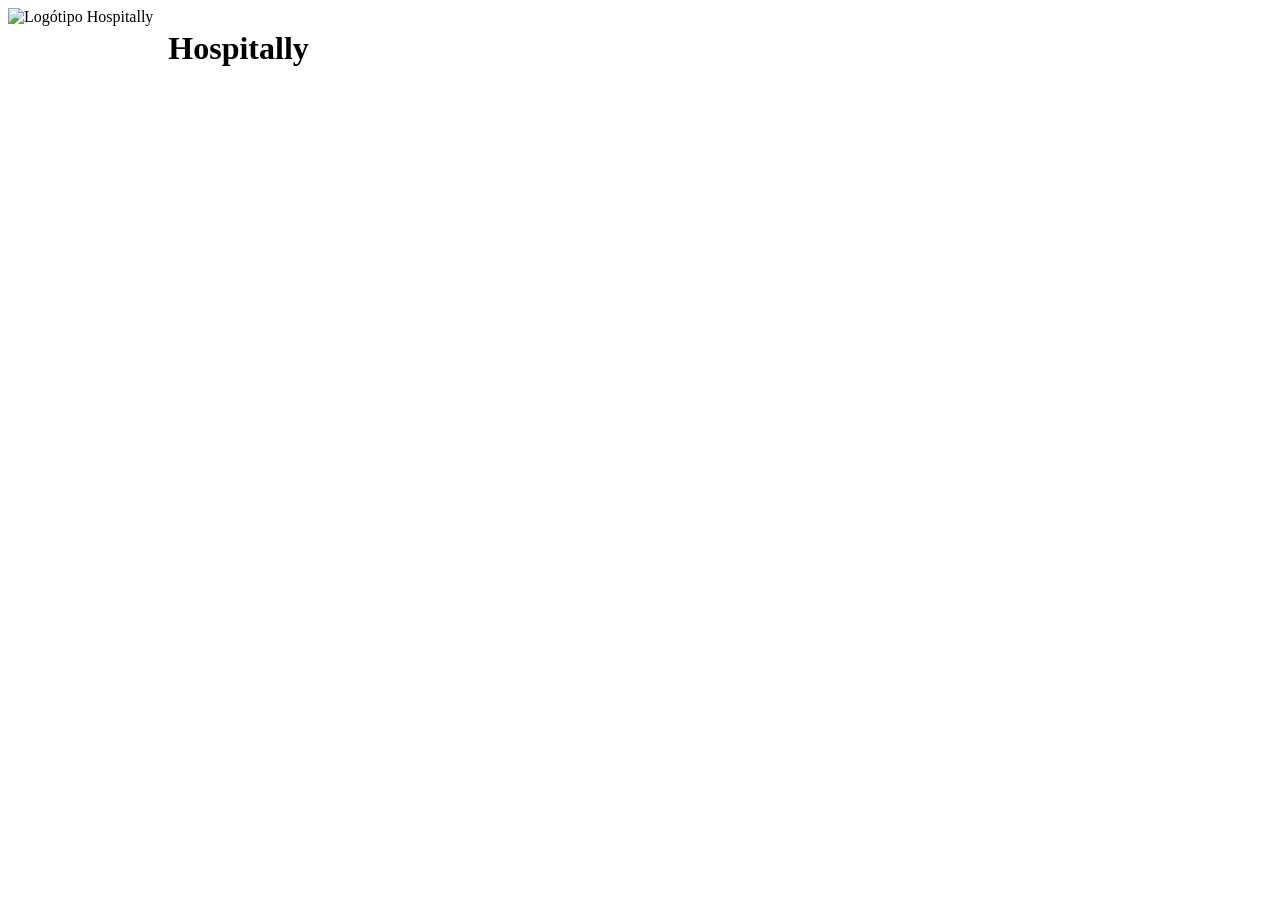
==== public/index.html @ b75e3c09 "adicionar estrutura base e links do menu no index.html" ====
<!DOCTYPE html>
<html lang="pt">
<head>
    <meta charset="UTF-8">
    <meta name="viewport" content="width=device-width, initial-scale=1.0">
    <title>Hospitally - Início</title>
    
    <link rel="icon" type="image/png" href="../assets/img/coracao.png">
    <link rel="stylesheet" href="../assets/css/estilos.css">
</head>
<body>

    <header>
        <div style="display: flex; align-items: center; gap: 15px;">
            <img src="../assets/img/logotipo_hospital.png" alt="Logótipo Hospitally" style="height: 80px; width: auto;">
            <h1>Hospitally</h1>
        </div>
    </header>

    <nav>
    </nav>

    <main>
        </main>

</body>
</html>
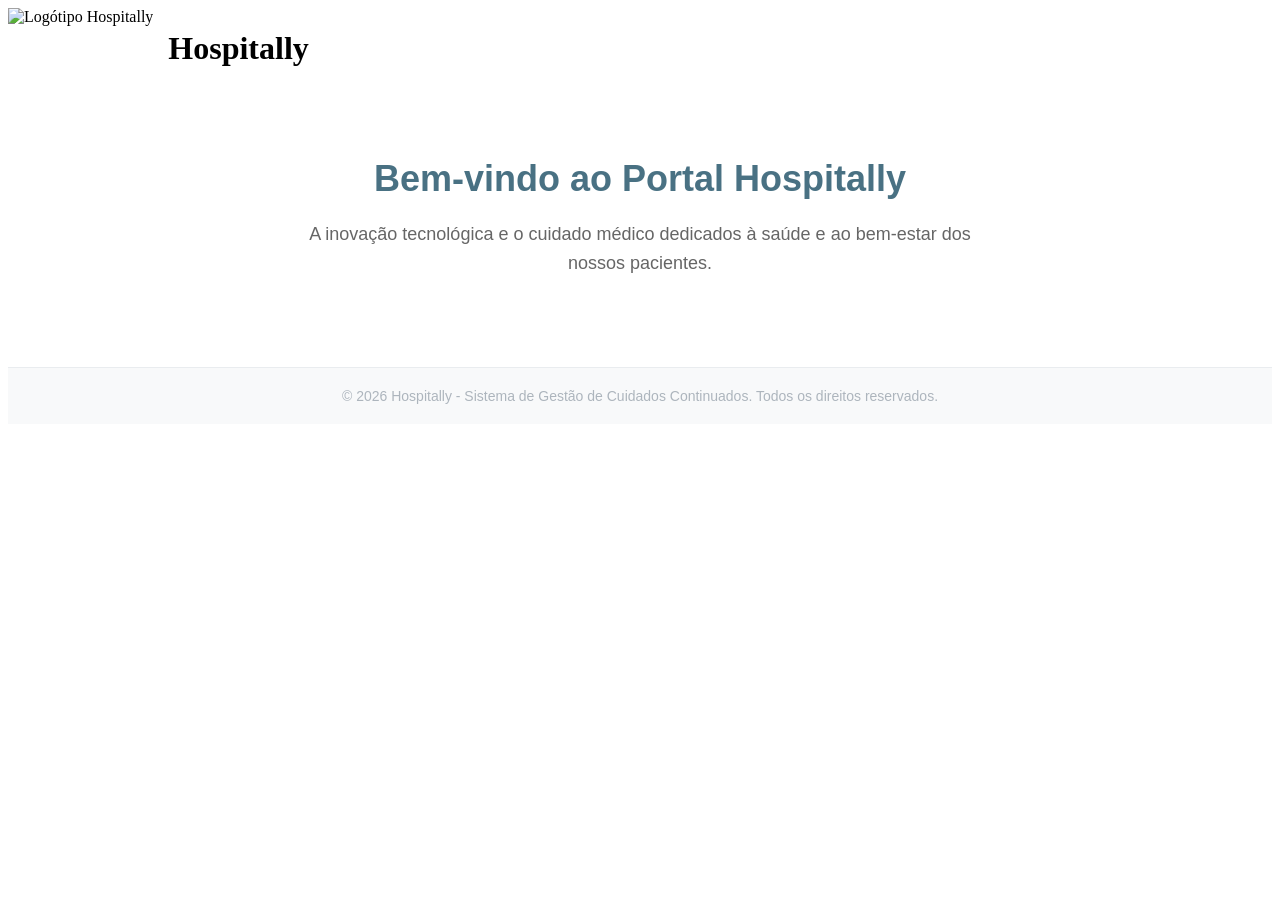
==== commit f1c56f83: "Adicionar rodape no index.html" ====
--- a/public/index.html
+++ b/public/index.html
@@ -20,8 +20,21 @@
     <nav>
     </nav>
 
-    <main>
-        </main>
+    <main style="padding: 40px; font-family: sans-serif; max-width: 1000px; margin: 0 auto; text-align: center;">
+        
+        <div>
+            <h2 style="color: #497183; font-size: 36px; margin-bottom: 20px;">Bem-vindo ao Portal Hospitally</h2>
+            <p style="color: #666666; font-size: 18px; max-width: 700px; margin: 0 auto; line-height: 1.6;">
+                A inovação tecnológica e o cuidado médico dedicados à saúde e ao bem-estar dos nossos pacientes.
+            </p>
+        </div>
+
+    </main>
+    <footer style="background-color: #f8f9fa; border-top: 1px solid #e9ecef; padding: 20px; text-align: center; margin-top: 50px;">
+        <p style="color: #adb5bd; font-size: 14px; margin: 0; font-family: sans-serif;">
+            &copy; 2026 Hospitally - Sistema de Gestão de Cuidados Continuados. Todos os direitos reservados.
+        </p>
+    </footer>
 
 </body>
 </html>
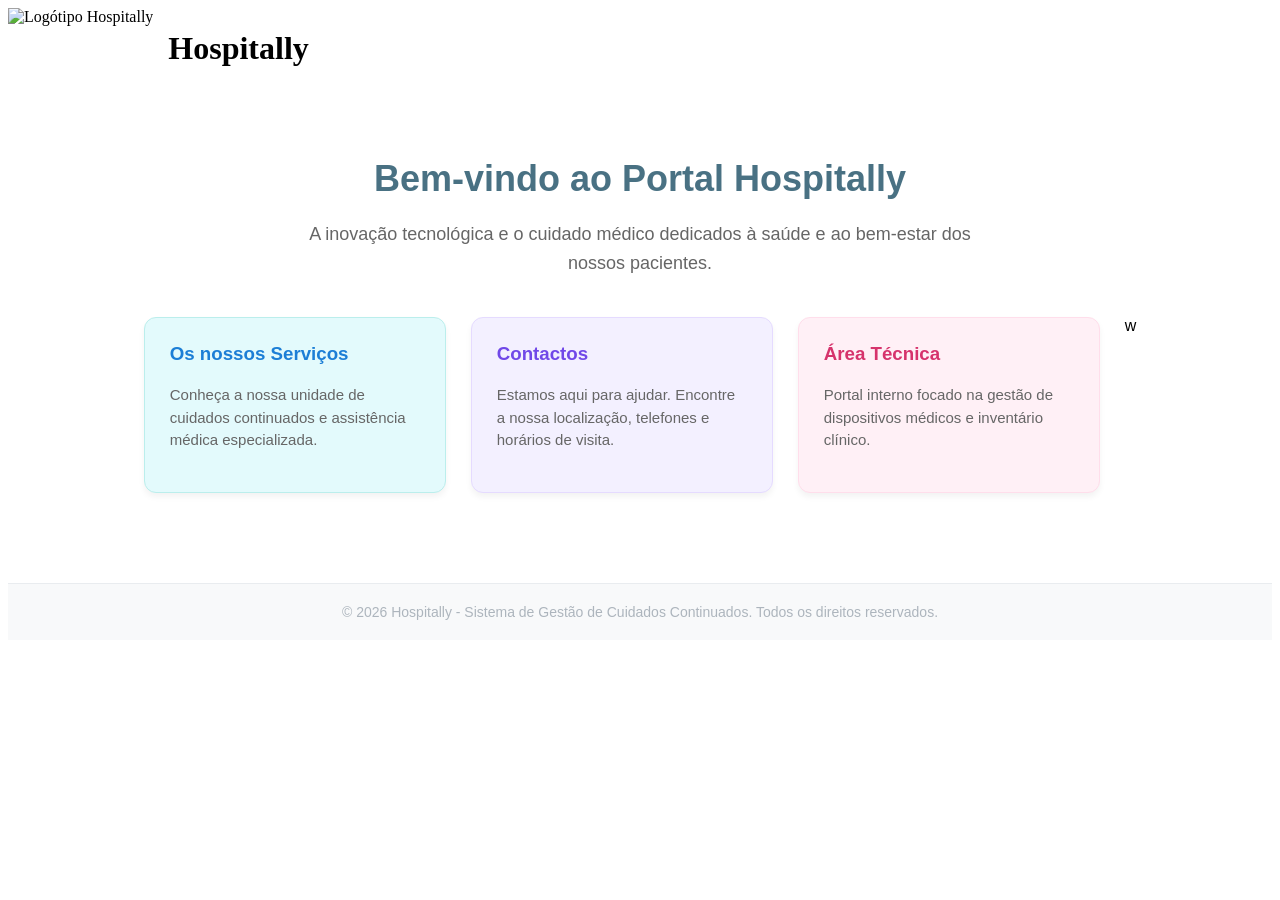
==== commit 5efd582b: "Implementação das caixas de destaque no conteúdo principal" ====
--- a/public/index.html
+++ b/public/index.html
@@ -28,6 +28,25 @@
                 A inovação tecnológica e o cuidado médico dedicados à saúde e ao bem-estar dos nossos pacientes.
             </p>
         </div>
+        
+        <div style="display: flex; justify-content: center; gap: 25px; margin-top: 40px; flex-wrap: wrap;">
+            
+            <div style="background-color: #e3fafc; border: 1px solid #bbeeec; padding: 25px; border-radius: 12px; width: 250px; text-align: left; box-shadow: 0 4px 6px rgba(0,0,0,0.05);">
+                <h3 style="color: #1c7ed6; margin-top: 0;">Os nossos Serviços</h3>
+                <p style="color: #666; font-size: 15px; line-height: 1.5;">Conheça a nossa unidade de cuidados continuados e assistência médica especializada.</p>
+            </div>
+
+            <div style="background-color: #f3f0ff; border: 1px solid #e5dbff; padding: 25px; border-radius: 12px; width: 250px; text-align: left; box-shadow: 0 4px 6px rgba(0,0,0,0.05);">
+                <h3 style="color: #7048e8; margin-top: 0;">Contactos</h3>
+                <p style="color: #666; font-size: 15px; line-height: 1.5;">Estamos aqui para ajudar. Encontre a nossa localização, telefones e horários de visita.</p>
+            </div>
+
+            <div style="background-color: #fff0f6; border: 1px solid #ffdeeb; padding: 25px; border-radius: 12px; width: 250px; text-align: left; box-shadow: 0 4px 6px rgba(0,0,0,0.05);">
+                <h3 style="color: #d6336c; margin-top: 0;">Área Técnica</h3>
+                <p style="color: #666; font-size: 15px; line-height: 1.5;">Portal interno focado na gestão de dispositivos médicos e inventário clínico.</p>
+            </div>
+w
+        </div>
 
     </main>
     <footer style="background-color: #f8f9fa; border-top: 1px solid #e9ecef; padding: 20px; text-align: center; margin-top: 50px;">
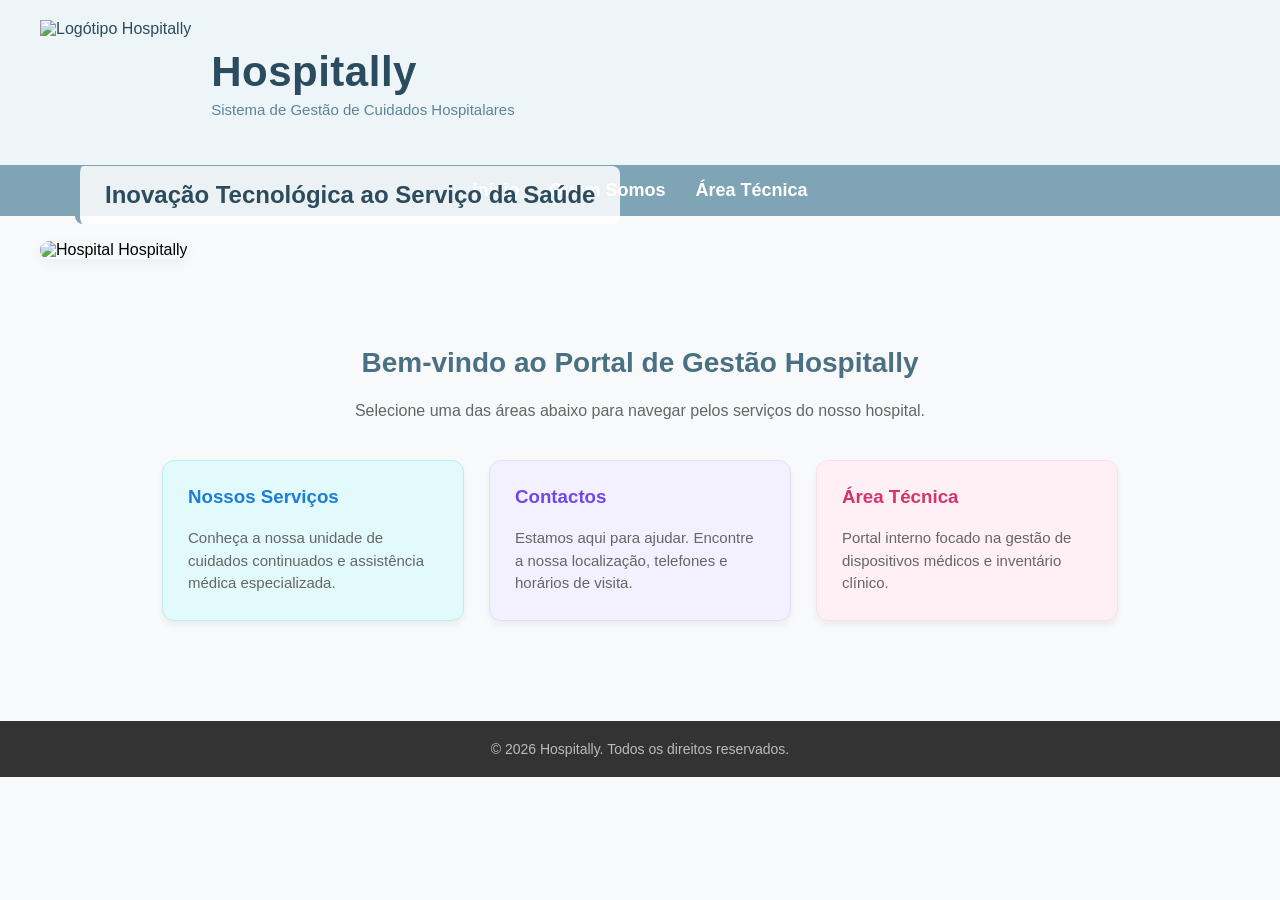
==== commit 7866bb60: "Adição de banner de imagem em destaque na página inicial" ====
--- a/public/index.html
+++ b/public/index.html
@@ -4,55 +4,58 @@
     <meta charset="UTF-8">
     <meta name="viewport" content="width=device-width, initial-scale=1.0">
     <title>Hospitally - Início</title>
-    
     <link rel="icon" type="image/png" href="../assets/img/coracao.png">
     <link rel="stylesheet" href="../assets/css/estilos.css">
 </head>
 <body>
 
-    <header>
-        <div style="display: flex; align-items: center; gap: 15px;">
-            <img src="../assets/img/logotipo_hospital.png" alt="Logótipo Hospitally" style="height: 80px; width: auto;">
+    <header class="topo-site">
+        <img src="../assets/img/logotipo_hospital.png" alt="Logótipo Hospitally" class="logo-hospital">
+        <div class="topo-site-texto">
             <h1>Hospitally</h1>
+            <p>Sistema de Gestão de Cuidados Hospitalares</p>
         </div>
     </header>
 
-    <nav>
+    <nav class="menu-site">
+        <ul>
+            <li><a href="index.html">Início</a></li>
+            <li><a href="quemsomos.html">Quem Somos</a></li>
+            <li><a href="../private/dashboard.html">Área Técnica</a></li>
+        </ul>
     </nav>
 
-    <main style="padding: 40px; font-family: sans-serif; max-width: 1000px; margin: 0 auto; text-align: center;">
-        
-        <div>
-            <h2 style="color: #497183; font-size: 36px; margin-bottom: 20px;">Bem-vindo ao Portal Hospitally</h2>
-            <p style="color: #666666; font-size: 18px; max-width: 700px; margin: 0 auto; line-height: 1.6;">
-                A inovação tecnológica e o cuidado médico dedicados à saúde e ao bem-estar dos nossos pacientes.
-            </p>
+    <div class="banner-container">
+        <img src="../assets/img/banner.png" alt="Hospital Hospitally" class="banner-imagem">
+        <div class="banner-texto">
+            <h2>Inovação Tecnológica ao Serviço da Saúde</h2>
         </div>
-        
-        <div style="display: flex; justify-content: center; gap: 25px; margin-top: 40px; flex-wrap: wrap;">
-            
-            <div style="background-color: #e3fafc; border: 1px solid #bbeeec; padding: 25px; border-radius: 12px; width: 250px; text-align: left; box-shadow: 0 4px 6px rgba(0,0,0,0.05);">
-                <h3 style="color: #1c7ed6; margin-top: 0;">Os nossos Serviços</h3>
-                <p style="color: #666; font-size: 15px; line-height: 1.5;">Conheça a nossa unidade de cuidados continuados e assistência médica especializada.</p>
+    </div>
+
+    <main class="conteudo-principal">
+        <h2>Bem-vindo ao Portal de Gestão Hospitally</h2>
+        <p>Selecione uma das áreas abaixo para navegar pelos serviços do nosso hospital.</p>
+
+        <div class="caixas-container">
+            <div class="caixa-pastel caixa-servicos">
+                <h3>Nossos Serviços</h3>
+                <p>Conheça a nossa unidade de cuidados continuados e assistência médica especializada.</p>
             </div>
 
-            <div style="background-color: #f3f0ff; border: 1px solid #e5dbff; padding: 25px; border-radius: 12px; width: 250px; text-align: left; box-shadow: 0 4px 6px rgba(0,0,0,0.05);">
-                <h3 style="color: #7048e8; margin-top: 0;">Contactos</h3>
-                <p style="color: #666; font-size: 15px; line-height: 1.5;">Estamos aqui para ajudar. Encontre a nossa localização, telefones e horários de visita.</p>
+            <div class="caixa-pastel caixa-contactos">
+                <h3>Contactos</h3>
+                <p>Estamos aqui para ajudar. Encontre a nossa localização, telefones e horários de visita.</p>
             </div>
 
-            <div style="background-color: #fff0f6; border: 1px solid #ffdeeb; padding: 25px; border-radius: 12px; width: 250px; text-align: left; box-shadow: 0 4px 6px rgba(0,0,0,0.05);">
-                <h3 style="color: #d6336c; margin-top: 0;">Área Técnica</h3>
-                <p style="color: #666; font-size: 15px; line-height: 1.5;">Portal interno focado na gestão de dispositivos médicos e inventário clínico.</p>
+            <div class="caixa-pastel caixa-tecnica">
+                <h3>Área Técnica</h3>
+                <p>Portal interno focado na gestão de dispositivos médicos e inventário clínico.</p>
             </div>
-w
         </div>
+    </main>
 
-    </main>
-    <footer style="background-color: #f8f9fa; border-top: 1px solid #e9ecef; padding: 20px; text-align: center; margin-top: 50px;">
-        <p style="color: #adb5bd; font-size: 14px; margin: 0; font-family: sans-serif;">
-            &copy; 2026 Hospitally - Sistema de Gestão de Cuidados Continuados. Todos os direitos reservados.
-        </p>
+    <footer class="rodape-site">
+        <p>&copy; 2026 Hospitally. Todos os direitos reservados.</p>
     </footer>
 
 </body>
--- a/assets/css/estilos.css
+++ b/assets/css/estilos.css
@@ -0,0 +1,200 @@
+/* estilos.css */
+
+/* Estilos Gerais */
+body {
+    margin: 0;
+    padding: 0;
+    background-color: #f8f9fa;
+    font-family: sans-serif;
+}
+
+/* Cabeçalho com fundo Azul Pastel Claro */
+.topo-site {
+    background-color: #eef5f8; /* Azul pastel bem clarinho */
+    color: #2b4c5e;            /* Cor do texto principal */
+    padding: 20px 40px;
+    display: flex;
+    align-items: center;
+    gap: 20px;
+}
+
+.logo-hospital {
+    height: 125px;
+    width: auto;
+}
+
+.topo-site-texto h1 {
+    margin: 0;
+    font-size: 42px;           /* Aumentei ligeiramente para impor mais respeito */
+    letter-spacing: 0.5px;
+    color: #2b4c5e;            /* Título escuro para contrastar com o fundo claro */
+    font-family: 'Arial Black', 'Impact', sans-serif; /* Fonte super BOLD */
+    font-weight: 900;          /* Força máxima do negrito */
+}
+
+.topo-site-texto p {
+    margin: 5px 0 0 0;
+    font-size: 15px;
+    color: #5c8599;            /* Subtítulo em azul médio */
+}
+
+/* Menu de Navegação - Azul Médio Pastel Suave */
+.menu-site {
+    background-color: #7fa4b6; /* Azul médio pastel mais suave */
+    padding: 15px;
+    text-align: center;
+}
+
+.menu-site ul {
+    list-style-type: none;
+    margin: 0;
+    padding: 0;
+    display: flex;
+    justify-content: center;
+    gap: 30px;
+}
+
+.menu-site a {
+    color: white;
+    text-decoration: none;
+    font-size: 18px;
+    font-weight: bold;
+}
+
+/* Conteúdo Principal (Início) */
+.conteudo-principal {
+    padding: 40px;
+    text-align: center;
+}
+
+.conteudo-principal h2 {
+    color: #497183;
+    font-size: 28px;
+}
+
+.conteudo-principal p {
+    color: #666666;
+    font-size: 16px;
+    margin-bottom: 40px;
+}
+
+/* Contentor das Caixas */
+.caixas-container {
+    display: flex;
+    justify-content: center;
+    gap: 25px;
+    flex-wrap: wrap;
+}
+
+/* Estilo Base das Caixas */
+.caixa-pastel {
+    padding: 25px;
+    border-radius: 12px;
+    width: 250px;
+    text-align: left;
+    box-shadow: 0 4px 6px rgba(0,0,0,0.05);
+}
+
+.caixa-pastel h3 {
+    margin-top: 0;
+}
+
+.caixa-pastel p {
+    color: #666;
+    font-size: 15px;
+    line-height: 1.5;
+    margin-bottom: 0;
+}
+
+/* Cores específicas de cada caixa */
+.caixa-servicos { background-color: #e3fafc; border: 1px solid #bbeeec; }
+.caixa-servicos h3 { color: #1c7ed6; }
+
+.caixa-contactos { background-color: #f3f0ff; border: 1px solid #e5dbff; }
+.caixa-contactos h3 { color: #7048e8; }
+
+.caixa-tecnica { background-color: #fff0f6; border: 1px solid #ffdeeb; }
+.caixa-tecnica h3 { color: #d6336c; }
+
+/* Estilos específicos para a página Quem Somos */
+.conteudo-quemsomos {
+    padding: 60px 20px;
+    max-width: 800px;
+    margin: 0 auto;
+    text-align: center;
+}
+
+.conteudo-quemsomos h2 {
+    color: #497183;
+    font-size: 36px;
+    margin-bottom: 20px;
+}
+
+.conteudo-quemsomos h3 {
+    color: #497183;
+    font-size: 24px;
+    margin-top: 40px;
+    margin-bottom: 15px;
+}
+
+.conteudo-quemsomos p {
+    color: #333333;
+    font-size: 18px;
+    line-height: 1.6;
+    margin-bottom: 30px;
+}
+
+.conteudo-quemsomos .texto-missao {
+    color: #666666;
+    font-size: 16px;
+    max-width: 600px;
+    margin: 0 auto;
+}
+
+/* Rodapé */
+.rodape-site {
+    background-color: #333333;
+    color: #bbbbbb;
+    text-align: center;
+    padding: 20px;
+    font-size: 14px;
+    margin-top: 60px;
+}
+
+.rodape-site p {
+    margin: 0;
+}
+
+/* Banner de Imagem Central */
+.banner-container {
+    position: relative;
+    max-width: 1200px;     /* Alinha o tamanho com a largura ideal do site */
+    margin: 25px auto;     /* Centra o banner e dá espaço do menu */
+    padding: 0 40px;       /* Mantém as margens laterais alinhadas com o cabeçalho */
+}
+
+.banner-imagem {
+    width: 100%;
+    height: 380px;         /* Altura ideal para não tapar o ecrã todo */
+    object-fit: cover;     /* Ajusta a imagem inteligentemente sem a distorcer */
+    border-radius: 12px;   /* Cantos arredondados iguais aos das tuas caixas pastel */
+    box-shadow: 0 4px 12px rgba(0, 0, 0, 0.05); /* Sombra super suave */
+}
+
+/* Caixa de texto por cima da imagem */
+.banner-texto {
+    position: absolute;
+    bottom: 35px;
+    left: 75px;
+    background-color: rgba(255, 255, 255, 0.85); /* Fundo branco meio transparente */
+    padding: 15px 25px;
+    border-radius: 8px;
+    border-left: 5px solid #7fa4b6; /* Linha de detalhe com o azul do menu */
+}
+
+.banner-texto h2 {
+    margin: 0;
+    color: #2b4c5e;        /* Azul escuro igual ao título principal */
+    font-size: 24px;
+    font-family: sans-serif;
+}
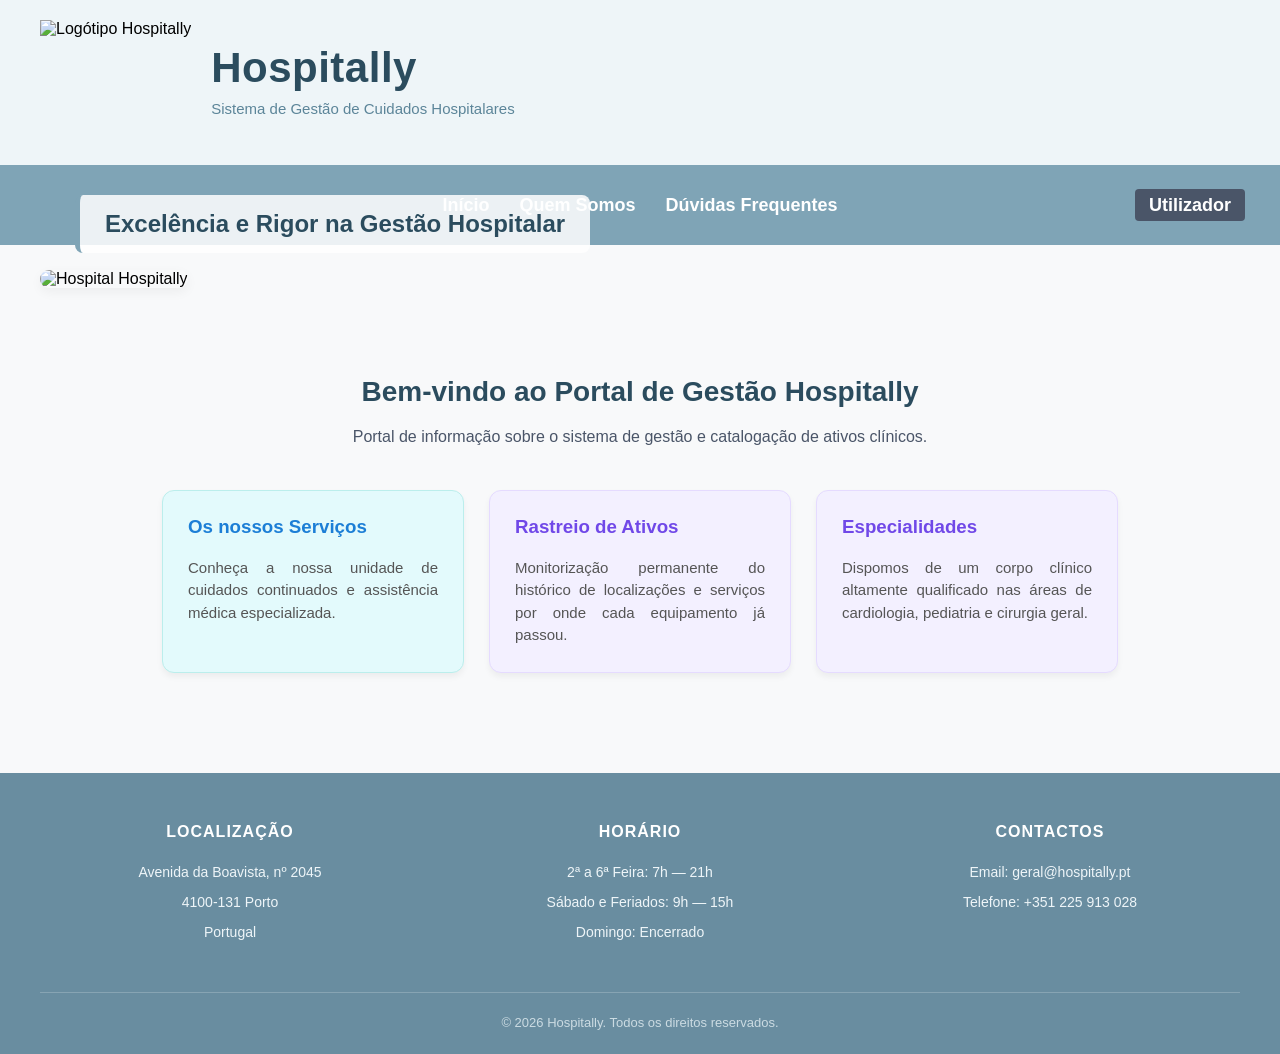
==== commit 5545eafc: "Adicionar botão de utilizador na barra de navegação"" ====
--- a/public/index.html
+++ b/public/index.html
@@ -21,41 +21,66 @@
         <ul>
             <li><a href="index.html">Início</a></li>
             <li><a href="quemsomos.html">Quem Somos</a></li>
-            <li><a href="../private/dashboard.html">Área Técnica</a></li>
+            <li><a href="faq.html">Dúvidas Frequentes</a></li>
+            <li class="zona-login"><a href="login.html" class="btn-login">Utilizador</a></li>
         </ul>
     </nav>
 
     <div class="banner-container">
         <img src="../assets/img/banner.png" alt="Hospital Hospitally" class="banner-imagem">
         <div class="banner-texto">
-            <h2>Inovação Tecnológica ao Serviço da Saúde</h2>
+            <h2>Excelência e Rigor na Gestão Hospitalar</h2>
         </div>
     </div>
 
     <main class="conteudo-principal">
         <h2>Bem-vindo ao Portal de Gestão Hospitally</h2>
-        <p>Selecione uma das áreas abaixo para navegar pelos serviços do nosso hospital.</p>
+        
+        <p>Portal de informação sobre o sistema de gestão e catalogação de ativos clínicos.</p>
 
         <div class="caixas-container">
             <div class="caixa-pastel caixa-servicos">
-                <h3>Nossos Serviços</h3>
+                <h3>Os nossos Serviços</h3>
                 <p>Conheça a nossa unidade de cuidados continuados e assistência médica especializada.</p>
             </div>
 
-            <div class="caixa-pastel caixa-contactos">
-                <h3>Contactos</h3>
-                <p>Estamos aqui para ajudar. Encontre a nossa localização, telefones e horários de visita.</p>
+            <div class="caixa-pastel caixa-especialidades">
+                <h3>Rastreio de Ativos</h3>
+                <p>Monitorização permanente do histórico de localizações e serviços por onde cada equipamento já passou.</p>
             </div>
 
-            <div class="caixa-pastel caixa-tecnica">
-                <h3>Área Técnica</h3>
-                <p>Portal interno focado na gestão de dispositivos médicos e inventário clínico.</p>
+            <div class="caixa-pastel caixa-especialidades">
+                <h3>Especialidades</h3>
+                <p>Dispomos de um corpo clínico altamente qualificado nas áreas de cardiologia, pediatria e cirurgia geral.</p>
             </div>
         </div>
     </main>
 
     <footer class="rodape-site">
-        <p>&copy; 2026 Hospitally. Todos os direitos reservados.</p>
+        <div class="rodape-container">
+            <div class="rodape-coluna">
+                <h3>LOCALIZAÇÃO</h3>
+                <p>Avenida da Boavista, nº 2045</p>
+                <p>4100-131 Porto</p>
+                <p>Portugal</p>
+            </div>
+            
+            <div class="rodape-coluna">
+                <h3>HORÁRIO</h3>
+                <p>2ª a 6ª Feira: 7h — 21h</p>
+                <p>Sábado e Feriados: 9h — 15h</p>
+                <p>Domingo: Encerrado</p>
+            </div>
+            
+            <div class="rodape-coluna">
+                <h3>CONTACTOS</h3>
+                <p>Email: geral@hospitally.pt</p>
+                <p>Telefone: +351 225 913 028</p>
+            </div>
+        </div>
+        <div class="rodape-direitos">
+            <p>&copy; 2026 Hospitally. Todos os direitos reservados.</p>
+        </div>
     </footer>
 
 </body>
--- a/assets/css/estilos.css
+++ b/assets/css/estilos.css
@@ -1,6 +1,6 @@
-/* estilos.css */
-
-/* Estilos Gerais */
+/* ==========================================================================
+   1. ESTILOS GERAIS E TIPOGRAFIA UNIFICADA
+   ========================================================================== */
 body {
     margin: 0;
     padding: 0;
@@ -8,10 +8,24 @@
     font-family: sans-serif;
 }
 
-/* Cabeçalho com fundo Azul Pastel Claro */
+/* Força todos os títulos principais e subtítulos a terem harmonia visual */
+h1, h2, h3, .topo-site-texto h1, .conteudo-principal h2, .conteudo-quemsomos h2, .conteudo-quemsomos h3 {
+    color: #2b4c5e; /* Azul escuro corporativo de assinatura */
+    font-family: sans-serif;
+}
+
+/* Força os parágrafos normais de leitura a serem cinzentos escuros profissionais */
+p, .conteudo-principal p, .conteudo-quemsomos p, .conteudo-quemsomos .texto-missao {
+    color: #4a5568; 
+    font-size: 16px;
+    line-height: 1.6;
+}
+
+/* ==========================================================================
+   2. CABEÇALHO (TOPO DO SITE)
+   ========================================================================== */
 .topo-site {
     background-color: #eef5f8; /* Azul pastel bem clarinho */
-    color: #2b4c5e;            /* Cor do texto principal */
     padding: 20px 40px;
     display: flex;
     align-items: center;
@@ -25,22 +39,23 @@
 
 .topo-site-texto h1 {
     margin: 0;
-    font-size: 42px;           /* Aumentei ligeiramente para impor mais respeito */
+    font-size: 42px; 
     letter-spacing: 0.5px;
-    color: #2b4c5e;            /* Título escuro para contrastar com o fundo claro */
     font-family: 'Arial Black', 'Impact', sans-serif; /* Fonte super BOLD */
-    font-weight: 900;          /* Força máxima do negrito */
+    font-weight: 900; 
 }
 
 .topo-site-texto p {
     margin: 5px 0 0 0;
     font-size: 15px;
-    color: #5c8599;            /* Subtítulo em azul médio */
-}
-
-/* Menu de Navegação - Azul Médio Pastel Suave */
+    color: #5c8599; /* Subtítulo em azul médio */
+}
+
+/* ==========================================================================
+   3. MENU DE NAVEGAÇÃO
+   ========================================================================== */
 .menu-site {
-    background-color: #7fa4b6; /* Azul médio pastel mais suave */
+    background-color: #7fa4b6; /* Azul médio pastel */
     padding: 15px;
     text-align: center;
 }
@@ -61,24 +76,56 @@
     font-weight: bold;
 }
 
-/* Conteúdo Principal (Início) */
+/* ==========================================================================
+   4. BANNER DE IMAGEM CENTRAL (HERO)
+   ========================================================================== */
+.banner-container {
+    position: relative;
+    max-width: 1200px; 
+    margin: 25px auto; 
+    padding: 0 40px; 
+}
+
+.banner-imagem {
+    width: 100%;
+    height: 380px; 
+    object-fit: cover; 
+    border-radius: 12px; 
+    box-shadow: 0 4px 12px rgba(0, 0, 0, 0.05); 
+}
+
+.banner-texto {
+    position: absolute;
+    bottom: 35px;
+    left: 75px;
+    background-color: rgba(255, 255, 255, 0.85); 
+    padding: 15px 25px;
+    border-radius: 8px;
+    border-left: 5px solid #7fa4b6; 
+}
+
+.banner-texto h2 {
+    margin: 0;
+    font-size: 24px;
+}
+
+/* ==========================================================================
+   5. CONTEÚDO PRINCIPAL E CAIXAS PASTEL (PÁGINA INICIAL)
+   ========================================================================== */
 .conteudo-principal {
     padding: 40px;
     text-align: center;
 }
 
 .conteudo-principal h2 {
-    color: #497183;
     font-size: 28px;
+    margin-bottom: 10px;
 }
 
 .conteudo-principal p {
-    color: #666666;
-    font-size: 16px;
     margin-bottom: 40px;
 }
 
-/* Contentor das Caixas */
 .caixas-container {
     display: flex;
     justify-content: center;
@@ -86,7 +133,6 @@
     flex-wrap: wrap;
 }
 
-/* Estilo Base das Caixas */
 .caixa-pastel {
     padding: 25px;
     border-radius: 12px;
@@ -100,23 +146,26 @@
 }
 
 .caixa-pastel p {
-    color: #666;
     font-size: 15px;
     line-height: 1.5;
     margin-bottom: 0;
+    text-align: justify; /* Alinhamento certinho e cortado nas laterais */
+    color: #555555;
 }
 
 /* Cores específicas de cada caixa */
 .caixa-servicos { background-color: #e3fafc; border: 1px solid #bbeeec; }
 .caixa-servicos h3 { color: #1c7ed6; }
 
-.caixa-contactos { background-color: #f3f0ff; border: 1px solid #e5dbff; }
-.caixa-contactos h3 { color: #7048e8; }
+.caixa-especialidades { background-color: #f3f0ff; border: 1px solid #e5dbff; }
+.caixa-especialidades h3 { color: #7048e8; }
 
 .caixa-tecnica { background-color: #fff0f6; border: 1px solid #ffdeeb; }
 .caixa-tecnica h3 { color: #d6336c; }
 
-/* Estilos específicos para a página Quem Somos */
+/* ==========================================================================
+   6. PÁGINA QUEM SOMOS
+   ========================================================================== */
 .conteudo-quemsomos {
     padding: 60px 20px;
     max-width: 800px;
@@ -125,76 +174,151 @@
 }
 
 .conteudo-quemsomos h2 {
-    color: #497183;
     font-size: 36px;
     margin-bottom: 20px;
 }
 
 .conteudo-quemsomos h3 {
-    color: #497183;
     font-size: 24px;
     margin-top: 40px;
     margin-bottom: 15px;
 }
 
 .conteudo-quemsomos p {
-    color: #333333;
     font-size: 18px;
-    line-height: 1.6;
     margin-bottom: 30px;
 }
 
 .conteudo-quemsomos .texto-missao {
-    color: #666666;
     font-size: 16px;
     max-width: 600px;
     margin: 0 auto;
 }
 
-/* Rodapé */
+/* ==========================================================================
+   7. RODAPÉ EXPANDIDO (3 COLUNAS - CORRIGIDO)
+   ========================================================================== */
 .rodape-site {
-    background-color: #333333;
-    color: #bbbbbb;
+    background-color: #698da0; /* O teu azul médio com presença */
+    padding: 50px 40px 20px 40px;
+    margin-top: 60px;
+    font-family: sans-serif;
+}
+
+.rodape-container {
+    max-width: 1200px;
+    margin: 0 auto;
+    display: flex;
+    justify-content: space-around; 
+    align-items: flex-start;
+    flex-wrap: wrap;
+    gap: 30px;
+}
+
+.rodape-coluna {
+    flex: 1;
+    min-width: 250px;
+    text-align: center; 
+}
+
+/* Garante os títulos do rodapé em Branco Puro */
+.rodape-coluna h3 {
+    color: #ffffff !important; 
+    font-size: 16px;
+    font-weight: bold;
+    letter-spacing: 1px;
+    margin-top: 0;
+    margin-bottom: 20px;
+}
+
+/* Garante os textos de info em Azul Gelo muito claro e limpo */
+.rodape-coluna p {
+    color: #eef5f8 !important; 
+    font-size: 14px;
+    margin: 8px 0;
+    line-height: 1.6;
+}
+
+/* Divisória fina do Copyright */
+.rodape-direitos {
     text-align: center;
-    padding: 20px;
-    font-size: 14px;
-    margin-top: 60px;
-}
-
-.rodape-site p {
-    margin: 0;
-}
-
-/* Banner de Imagem Central */
-.banner-container {
-    position: relative;
-    max-width: 1200px;     /* Alinha o tamanho com a largura ideal do site */
-    margin: 25px auto;     /* Centra o banner e dá espaço do menu */
-    padding: 0 40px;       /* Mantém as margens laterais alinhadas com o cabeçalho */
-}
-
-.banner-imagem {
+    margin-top: 40px;
+    padding-top: 20px;
+    border-top: 1px solid rgba(255, 255, 255, 0.2); 
+}
+
+/* Garante o texto do Copyright legível e suave */
+.rodape-direitos p {
+    color: #cbdbe2 !important; 
+    font-size: 13px;
+    margin: 0;
+}
+
+/* Garante que o menu usa Flexbox para podermos alinhar os itens */
+.menu-site ul {
+    display: flex;
+    align-items: center;
+    list-style: none;
+    margin: 0;
+    padding: 0 20px;
+}
+
+/* Empurra a tua zona-login totalmente para a direita */
+.zona-login {
+    margin-left: auto;
+}
+
+/* Estilo do botão do utilizador */
+.btn-login {
+    background-color: #3182ce;
+    color: white !important; /* Garante que o texto fica branco */
+    padding: 8px 16px;
+    border-radius: 20px;
+    font-weight: bold;
+    text-decoration: none;
+    transition: background 0.2s;
+}
+
+.btn-login:hover {
+    background-color: #2b6cb0;
+}
+
+/* ==========================================================================
+   BARRA DE NAVEGAÇÃO CORRIGIDA (ITENS CENTRADOS + BOTÃO DISCRETO)
+   ========================================================================== */
+
+.menu-site ul {
+    display: flex;
+    justify-content: center; /* Centra os links principais perfeitamente */
+    align-items: center;
+    list-style: none;
+    margin: 0;
+    padding: 0;
+    position: relative;     /* Permite posicionar a zona-login de forma independente */
     width: 100%;
-    height: 380px;         /* Altura ideal para não tapar o ecrã todo */
-    object-fit: cover;     /* Ajusta a imagem inteligentemente sem a distorcer */
-    border-radius: 12px;   /* Cantos arredondados iguais aos das tuas caixas pastel */
-    box-shadow: 0 4px 12px rgba(0, 0, 0, 0.05); /* Sombra super suave */
-}
-
-/* Caixa de texto por cima da imagem */
-.banner-texto {
+    height: 50px;           /* Altura fixa para garantir o alinhamento vertical */
+}
+
+/* Retira margens automáticas e coloca a zona-login colada à direita */
+.zona-login {
     position: absolute;
-    bottom: 35px;
-    left: 75px;
-    background-color: rgba(255, 255, 255, 0.85); /* Fundo branco meio transparente */
-    padding: 15px 25px;
-    border-radius: 8px;
-    border-left: 5px solid #7fa4b6; /* Linha de detalhe com o azul do menu */
-}
-
-.banner-texto h2 {
-    margin: 0;
-    color: #2b4c5e;        /* Azul escuro igual ao título principal */
-    font-size: 24px;
-    font-family: sans-serif;
+    right: 20px;            /* Afastamento da borda direita da barra */
+    margin: 0;
+}
+
+/* Novo estilo para o Botão do Utilizador (Cores neutras e elegantes) */
+.btn-login {
+    background-color: #4a5568; /* Cinzento escuro ardósia/profissional */
+    color: white !important;   /* Garante que o texto fica branco */
+    padding: 6px 14px;
+    border-radius: 4px;        /* Formato retangular mais limpo, igual às fichas */
+    font-weight: 500;
+    font-size: 0.9em;
+    text-decoration: none;
+    transition: background 0.2s ease;
+}
+
+/* Efeito ao passar o rato no botão */
+.btn-login:hover {
+    background-color: #2d3748; /* Cinzento ainda mais escuro */
 }
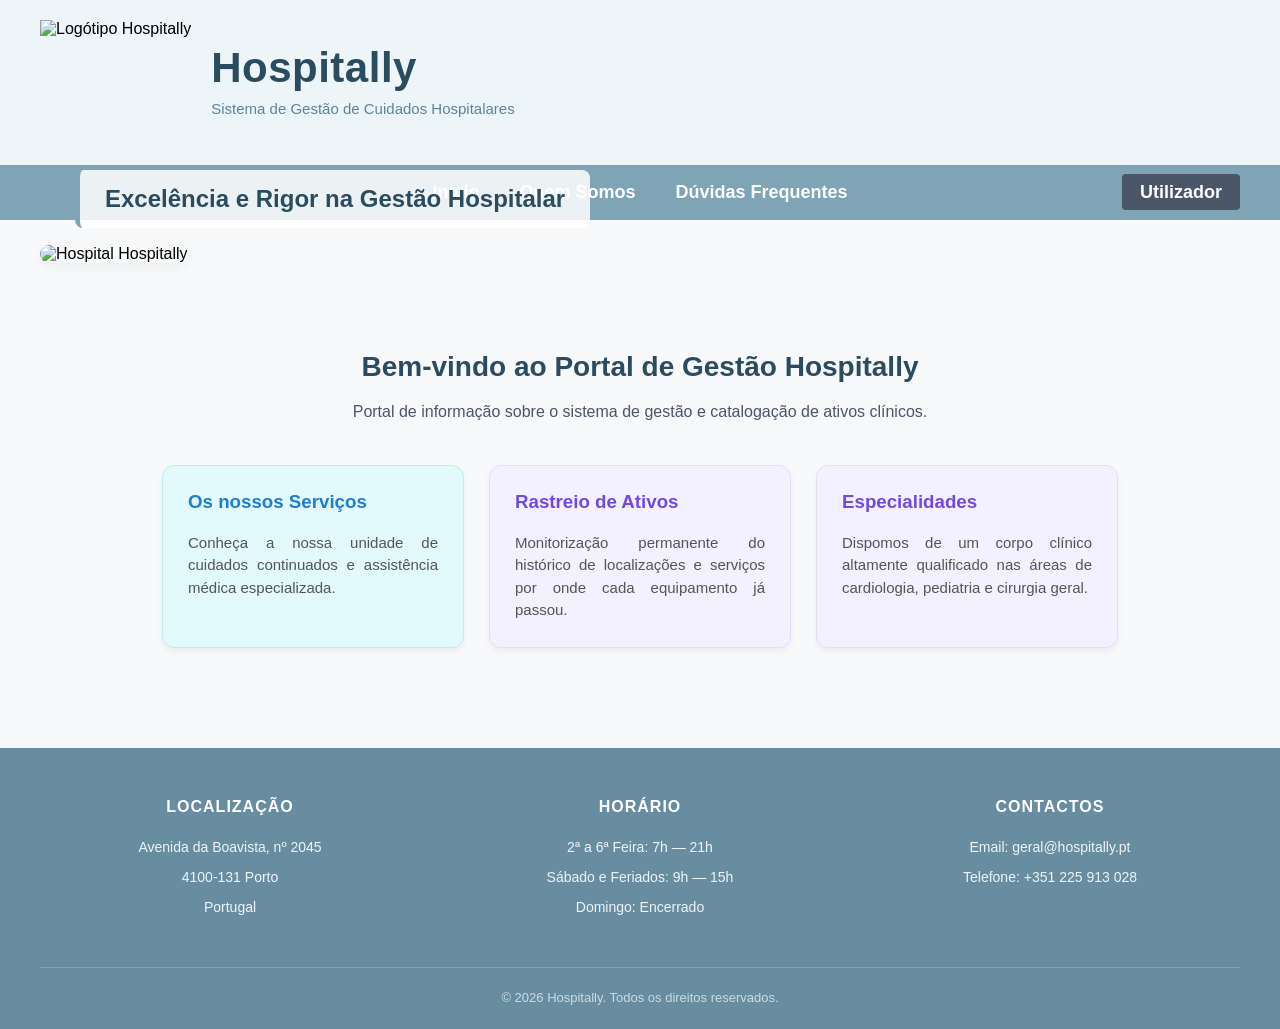
==== commit 45114ff5: "Corrigir extensão do arquivo CSS e ajustar caminhos relativos no HTML" ====
--- a/public/index.html
+++ b/public/index.html
@@ -5,7 +5,7 @@
     <meta name="viewport" content="width=device-width, initial-scale=1.0">
     <title>Hospitally - Início</title>
     <link rel="icon" type="image/png" href="../assets/img/coracao.png">
-    <link rel="stylesheet" href="../assets/css/estilos.css">
+    <link rel="stylesheet" href="../assets/css/1240913.css">
 </head>
 <body>
 
--- a/assets/css/1240913.css
+++ b/assets/css/1240913.css
@@ -0,0 +1,273 @@
+
+body {
+    margin: 0;
+    padding: 0;
+    background-color: #f8f9fa;
+    font-family: sans-serif;
+}
+
+/* Força todos os títulos principais e subtítulos a terem harmonia visual */
+h1, h2, h3, .topo-site-texto h1, .conteudo-principal h2, .conteudo-quemsomos h2, .conteudo-quemsomos h3 {
+    color: #2b4c5e; /* Azul escuro corporativo de assinatura */
+    font-family: sans-serif;
+}
+
+/* Força os parágrafos normais de leitura a serem cinzentos escuros */
+p, .conteudo-principal p, .conteudo-quemsomos p, .conteudo-quemsomos .texto-missao {
+    color: #4a5568; 
+    font-size: 16px;
+    line-height: 1.6;
+}
+
+/*caveçalho do site */
+.topo-site {
+    background-color: #eef5f8; /* Azul pastel */
+    padding: 20px 40px;
+    display: flex;
+    align-items: center;
+    gap: 20px;
+}
+
+.logo-hospital {
+    height: 125px;
+    width: auto;
+}
+
+.topo-site-texto h1 {
+    margin: 0;
+    font-size: 42px; 
+    letter-spacing: 0.5px;
+    font-family: 'Arial Black', 'Impact', sans-serif; /* Fonte super BOLD */
+    font-weight: 900; 
+}
+
+.topo-site-texto p {
+    margin: 5px 0 0 0;
+    font-size: 15px;
+    color: #5c8599; /* Subtítulo em azul */
+}
+/*menu de navegaçã do site */
+.menu-site {
+    background-color: #7fa4b6; /* Azul médio pastel */
+    padding: 0;
+}
+
+.menu-site ul {
+    display: flex;
+    justify-content: center; /* Centra os links principais (Início, Quem Somos, FAQ) */
+    align-items: center;     /* Alinha verticalmente a meio */
+    list-style-type: none;
+    margin: 0;
+    padding: 0 40px;         /* Afastamento de segurança nas laterais */
+    position: relative;      /* Permite posicionar a zona-login de forma independente */
+    width: 100%;
+    height: 55px;            /* Altura fixa controlada para a barra */
+    box-sizing: border-box;  /* Evita que o padding alargue a barra para fora do ecrã */
+}
+
+/* Espaçamento entre as opções do centro */
+.menu-site ul li {
+    margin: 0 20px;
+}
+
+.menu-site a {
+    color: white;
+    text-decoration: none;
+    font-size: 18px;
+    font-weight: bold;
+    transition: color 0.2s ease;
+}
+
+.menu-site a:hover {
+    color: #eef5f8;          /* Feedback visual suave ao passar o rato */
+}
+
+/* Coloca a zona-login colada à direita de forma independente */
+.menu-site ul li.zona-login {
+    position: absolute;
+    right: 40px;             /* Alinhado com o preenchimento lateral da barra */
+    margin: 0;
+}
+
+/* Estilo do Botão do Utilizador */
+.btn-login {
+    background-color: #4a5568; 
+    color: white !important;   /* Garante que o texto fica branco */
+    padding: 8px 18px;
+    border-radius: 4px;        /* Formato retangular limpo padrão das fichas */
+    font-weight: bold;
+    font-size: 15px;
+    text-decoration: none;
+    transition: background-color 0.2s ease;
+}
+
+/* Efeito ao passar o rato no botão */
+.btn-login:hover {
+    background-color: #2d3748; /* Cinzento mais escuro */
+}
+
+/* Banner */
+.banner-container {
+    position: relative;
+    max-width: 1200px; 
+    margin: 25px auto; 
+    padding: 0 40px; 
+}
+
+.banner-imagem {
+    width: 100%;
+    height: 380px; 
+    object-fit: cover; 
+    border-radius: 12px; 
+    box-shadow: 0 4px 12px rgba(0, 0, 0, 0.05); 
+}
+
+.banner-texto {
+    position: absolute;
+    bottom: 35px;
+    left: 75px;
+    background-color: rgba(255, 255, 255, 0.85); 
+    padding: 15px 25px;
+    border-radius: 8px;
+    border-left: 5px solid #7fa4b6; 
+}
+
+.banner-texto h2 {
+    margin: 0;
+    font-size: 24px;
+}
+
+/* CONTEÚDO DA PÁGINA: ELEMENTOS E CAIXAS */
+.conteudo-principal {
+    padding: 40px;
+    text-align: center;
+}
+
+.conteudo-principal h2 {
+    font-size: 28px;
+    margin-bottom: 10px;
+}
+
+.conteudo-principal p {
+    margin-bottom: 40px;
+}
+
+.caixas-container {
+    display: flex;
+    justify-content: center;
+    gap: 25px;
+    flex-wrap: wrap;
+}
+
+.caixa-pastel {
+    padding: 25px;
+    border-radius: 12px;
+    width: 250px;
+    text-align: left;
+    box-shadow: 0 4px 6px rgba(0,0,0,0.05);
+}
+
+.caixa-pastel h3 {
+    margin-top: 0;
+}
+
+.caixa-pastel p {
+    font-size: 15px;
+    line-height: 1.5;
+    margin-bottom: 0;
+    text-align: justify;
+    color: #555555;
+}
+
+/* Cores específicas de cada caixa */
+.caixa-servicos { background-color: #e3fafc; border: 1px solid #bbeeec; }
+.caixa-servicos h3 { color: #1c7ed6; }
+
+.caixa-especialidades { background-color: #f3f0ff; border: 1px solid #e5dbff; }
+.caixa-especialidades h3 { color: #7048e8; }
+
+.caixa-tecnica { background-color: #fff0f6; border: 1px solid #ffdeeb; }
+.caixa-tecnica h3 { color: #d6336c; }
+
+/* Secção Quem Somos / FAQ */
+.conteudo-quemsomos {
+    padding: 60px 20px;
+    max-width: 800px;
+    margin: 0 auto;
+    text-align: center;
+}
+
+.conteudo-quemsomos h2 {
+    font-size: 36px;
+    margin-bottom: 20px;
+}
+
+.conteudo-quemsomos h3 {
+    font-size: 24px;
+    margin-top: 40px;
+    margin-bottom: 15px;
+}
+
+.conteudo-quemsomos p {
+    font-size: 18px;
+    margin-bottom: 30px;
+}
+
+.conteudo-quemsomos .texto-missao {
+    font-size: 16px;
+    max-width: 600px;
+    margin: 0 auto;
+}
+
+/* RODAPÉ DO SITE */
+.rodape-site {
+    background-color: #698da0; 
+    padding: 50px 40px 20px 40px;
+    margin-top: 60px;
+    font-family: sans-serif;
+}
+
+.rodape-container {
+    max-width: 1200px;
+    margin: 0 auto;
+    display: flex;
+    justify-content: space-around; 
+    align-items: flex-start;
+    flex-wrap: wrap;
+    gap: 30px;
+}
+
+.rodape-coluna {
+    flex: 1;
+    min-width: 250px;
+    text-align: center; 
+}
+
+.rodape-coluna h3 {
+    color: #ffffff !important; 
+    font-size: 16px;
+    font-weight: bold;
+    letter-spacing: 1px;
+    margin-top: 0;
+    margin-bottom: 20px;
+}
+
+.rodape-coluna p {
+    color: #eef5f8 !important; 
+    font-size: 14px;
+    margin: 8px 0;
+    line-height: 1.6;
+}
+
+.rodape-direitos {
+    text-align: center;
+    margin-top: 40px;
+    padding-top: 20px;
+    border-top: 1px solid rgba(255, 255, 255, 0.2); 
+}
+
+.rodape-direitos p {
+    color: #cbdbe2 !important; 
+    font-size: 13px;
+    margin: 0;
+}
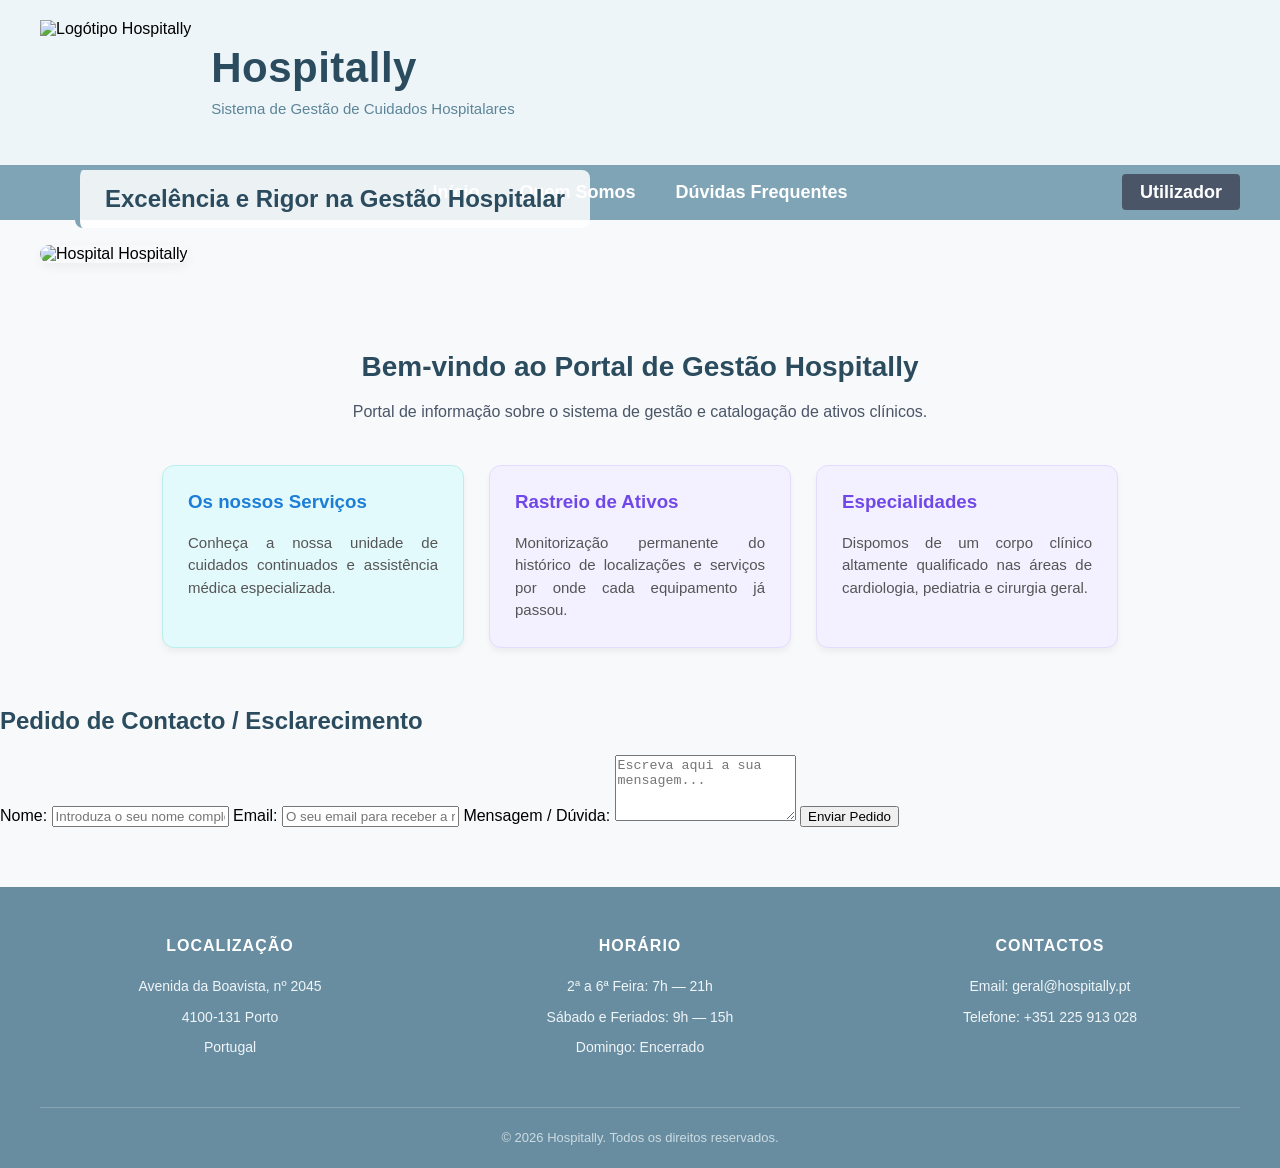
==== commit 8dbc7203: "Adicionar formulário para pedidos de contacto" ====
--- a/public/index.html
+++ b/public/index.html
@@ -56,6 +56,22 @@
         </div>
     </main>
 
+    <section id="contacto">
+        <h2>Pedido de Contacto / Esclarecimento</h2>
+        <form action="#" method="POST">
+            <label for="nome">Nome:</label>
+            <input type="text" id="nome" name="nome" placeholder="Introduza o seu nome completo" required>
+
+            <label for="email">Email:</label>
+            <input type="email" id="email" name="email" placeholder="O seu email para receber a resposta" required>
+
+            <label for="mensagem">Mensagem / Dúvida:</label>
+            <textarea id="mensagem" name="mensagem" rows="4" placeholder="Escreva aqui a sua mensagem..." required></textarea>
+
+            <button type="submit">Enviar Pedido</button>
+        </form>
+    </section>
+
     <footer class="rodape-site">
         <div class="rodape-container">
             <div class="rodape-coluna">
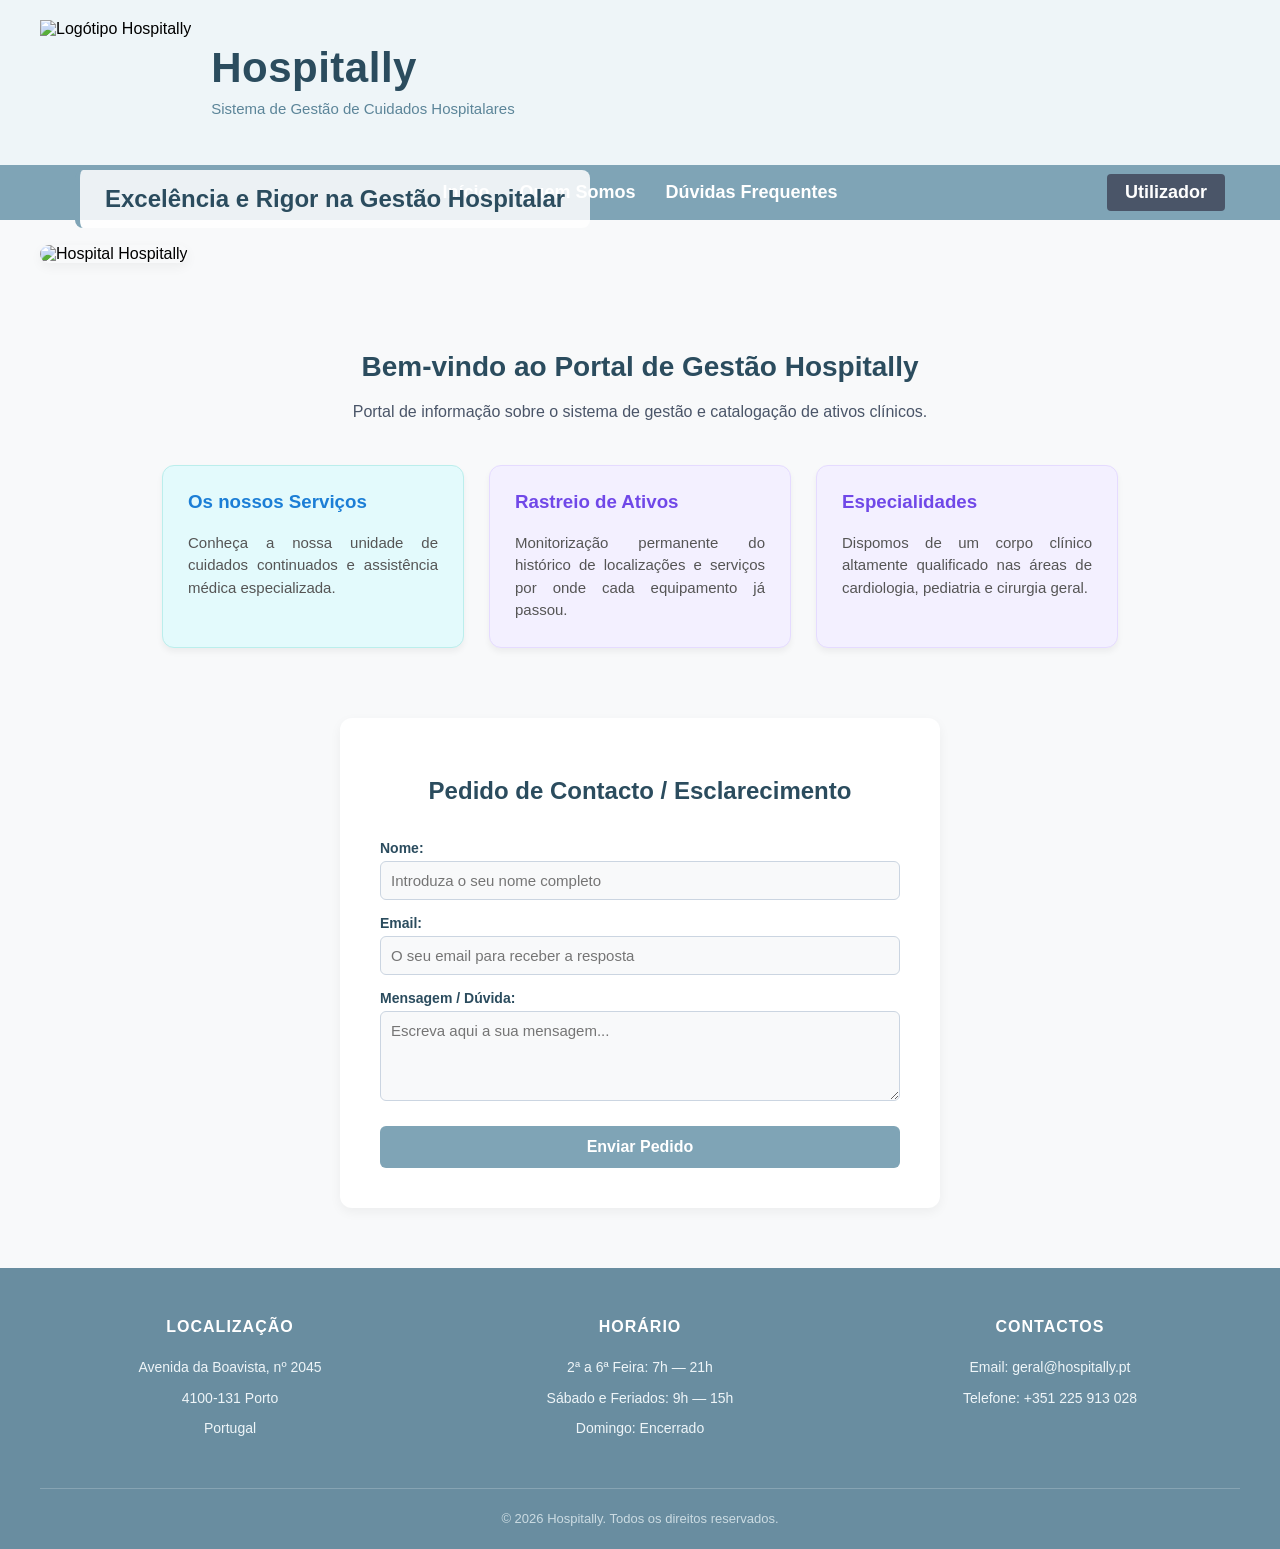
==== commit 89e59748: "Adicionar link de navegação para a página de login no menu público" ====
--- a/public/index.html
+++ b/public/index.html
@@ -22,7 +22,7 @@
             <li><a href="index.html">Início</a></li>
             <li><a href="quemsomos.html">Quem Somos</a></li>
             <li><a href="faq.html">Dúvidas Frequentes</a></li>
-            <li class="zona-login"><a href="login.html" class="btn-login">Utilizador</a></li>
+            <li class="zona-login"><a href="../login/index.html" class="btn-login">Utilizador</a></li>
         </ul>
     </nav>
 
--- a/assets/css/1240913.css
+++ b/assets/css/1240913.css
@@ -1,4 +1,3 @@
-
 body {
     margin: 0;
     padding: 0;
@@ -19,7 +18,7 @@
     line-height: 1.6;
 }
 
-/*caveçalho do site */
+/* Cabeçalho do site */
 .topo-site {
     background-color: #eef5f8; /* Azul pastel */
     padding: 20px 40px;
@@ -46,28 +45,29 @@
     font-size: 15px;
     color: #5c8599; /* Subtítulo em azul */
 }
-/*menu de navegaçã do site */
+
+/* Menu de navegação do site */
 .menu-site {
     background-color: #7fa4b6; /* Azul médio pastel */
     padding: 0;
+    position: relative;        /* Essencial para conter o posicionamento do botão */
 }
 
 .menu-site ul {
-    display: flex;
-    justify-content: center; /* Centra os links principais (Início, Quem Somos, FAQ) */
-    align-items: center;     /* Alinha verticalmente a meio */
     list-style-type: none;
     margin: 0;
-    padding: 0 40px;         /* Afastamento de segurança nas laterais */
-    position: relative;      /* Permite posicionar a zona-login de forma independente */
+    padding: 0 40px;
     width: 100%;
-    height: 55px;            /* Altura fixa controlada para a barra */
-    box-sizing: border-box;  /* Evita que o padding alargue a barra para fora do ecrã */
-}
-
-/* Espaçamento entre as opções do centro */
+    min-height: 55px;
+    display: flex;
+    justify-content: center;   /* Garante os links rigorosamente no centro */
+    align-items: center;
+    flex-wrap: wrap;           /* Permite a quebra de linha correta */
+    box-sizing: border-box;
+}
+
 .menu-site ul li {
-    margin: 0 20px;
+    padding: 10px 15px;        
 }
 
 .menu-site a {
@@ -79,14 +79,30 @@
 }
 
 .menu-site a:hover {
-    color: #eef5f8;          /* Feedback visual suave ao passar o rato */
-}
-
-/* Coloca a zona-login colada à direita de forma independente */
+    color: #eef5f8;            /* Feedback visual suave ao passar o rato */
+}
+
+/* Alinhamento da zona-login em ecrãs normais (Links no centro, botão na direita) */
 .menu-site ul li.zona-login {
     position: absolute;
-    right: 40px;             /* Alinhado com o preenchimento lateral da barra */
-    margin: 0;
+    right: 40px;
+    display: flex;
+    align-items: center;
+}
+
+/* COMPORTAMENTO AO MINIMIZAR: Adaptação para ecrãs pequenos */
+@media (max-width: 768px) {
+    .menu-site ul {
+        justify-content: center;
+        padding: 10px 20px;
+    }
+    
+    .menu-site ul li.zona-login {
+        position: static;      /* Liberta o botão para criar a sua própria linha */
+        width: 100%;           /* Ocupa a largura total abaixo dos links */
+        justify-content: center; /* Centraliza o botão de utilizador na nova linha */
+        margin-top: 5px;
+    }
 }
 
 /* Estilo do Botão do Utilizador */
@@ -162,7 +178,8 @@
 .caixa-pastel {
     padding: 25px;
     border-radius: 12px;
-    width: 250px;
+    width: 100%;             /* Ocupa a largura disponível... */
+    max-width: 250px;        /* mas nunca passa de 250px! */
     text-align: left;
     box-shadow: 0 4px 6px rgba(0,0,0,0.05);
 }
@@ -270,4 +287,69 @@
     color: #cbdbe2 !important; 
     font-size: 13px;
     margin: 0;
+}
+
+/* FORMULÁRIO DE CONTACTO */
+#contacto {
+    padding: 40px;
+    background-color: #ffffff;
+    margin: 30px auto;
+    width: 90%;              /* Garante que em ecrãs pequenos o formulário não cola às bordas do ecrã */
+    max-width: 600px;        /* Em ecrãs grandes, estaciona nos 600px */
+    border-radius: 12px;
+    box-shadow: 0 4px 12px rgba(0, 0, 0, 0.05);
+    box-sizing: border-box;  /* Crucial para o padding não "empurrar" o formulário para fora */
+}
+
+#contacto h2 {
+    text-align: center;
+    margin-bottom: 20px;
+}
+
+#contacto form {
+    display: flex;             /* layout flexível */
+    flex-direction: column;    /* Organiza os elementos na vertical */
+    width: 100%;          /* adapta-se totalmente aos 600px da caixa */
+    margin: 0 auto;            /* Centraliza horizontalmente */
+}
+
+#contacto label {
+    margin-top: 15px;          /* Espaço acima de cada rótulo */
+    font-weight: bold;
+    color: #2b4c5e;
+    font-size: 14px;
+}
+
+#contacto input, #contacto textarea {
+    padding: 10px;             /* Espaço interno */
+    margin-top: 5px;
+    border: 1px solid #cbd5e1;
+    border-radius: 6px;
+    font-family: sans-serif;
+    font-size: 15px;
+    background-color: #f8f9fa;
+    transition: border-color 0.2s ease, background-color 0.2s ease;
+}
+
+#contacto input:focus, #contacto textarea:focus {
+    outline: none;
+    border-color: #7fa4b6;    
+    background-color: #ffffff;
+}
+
+#contacto button {
+    margin-top: 25px;
+    padding: 12px;
+    background-color: #7fa4b6; 
+    color: white;
+    border: none;
+    border-radius: 6px;
+    font-size: 16px;
+    font-weight: bold;
+    cursor: pointer;
+    transition: background-color 0.2s ease;
+}
+
+#contacto button:hover {
+    background-color: #5c8599; 
 }
